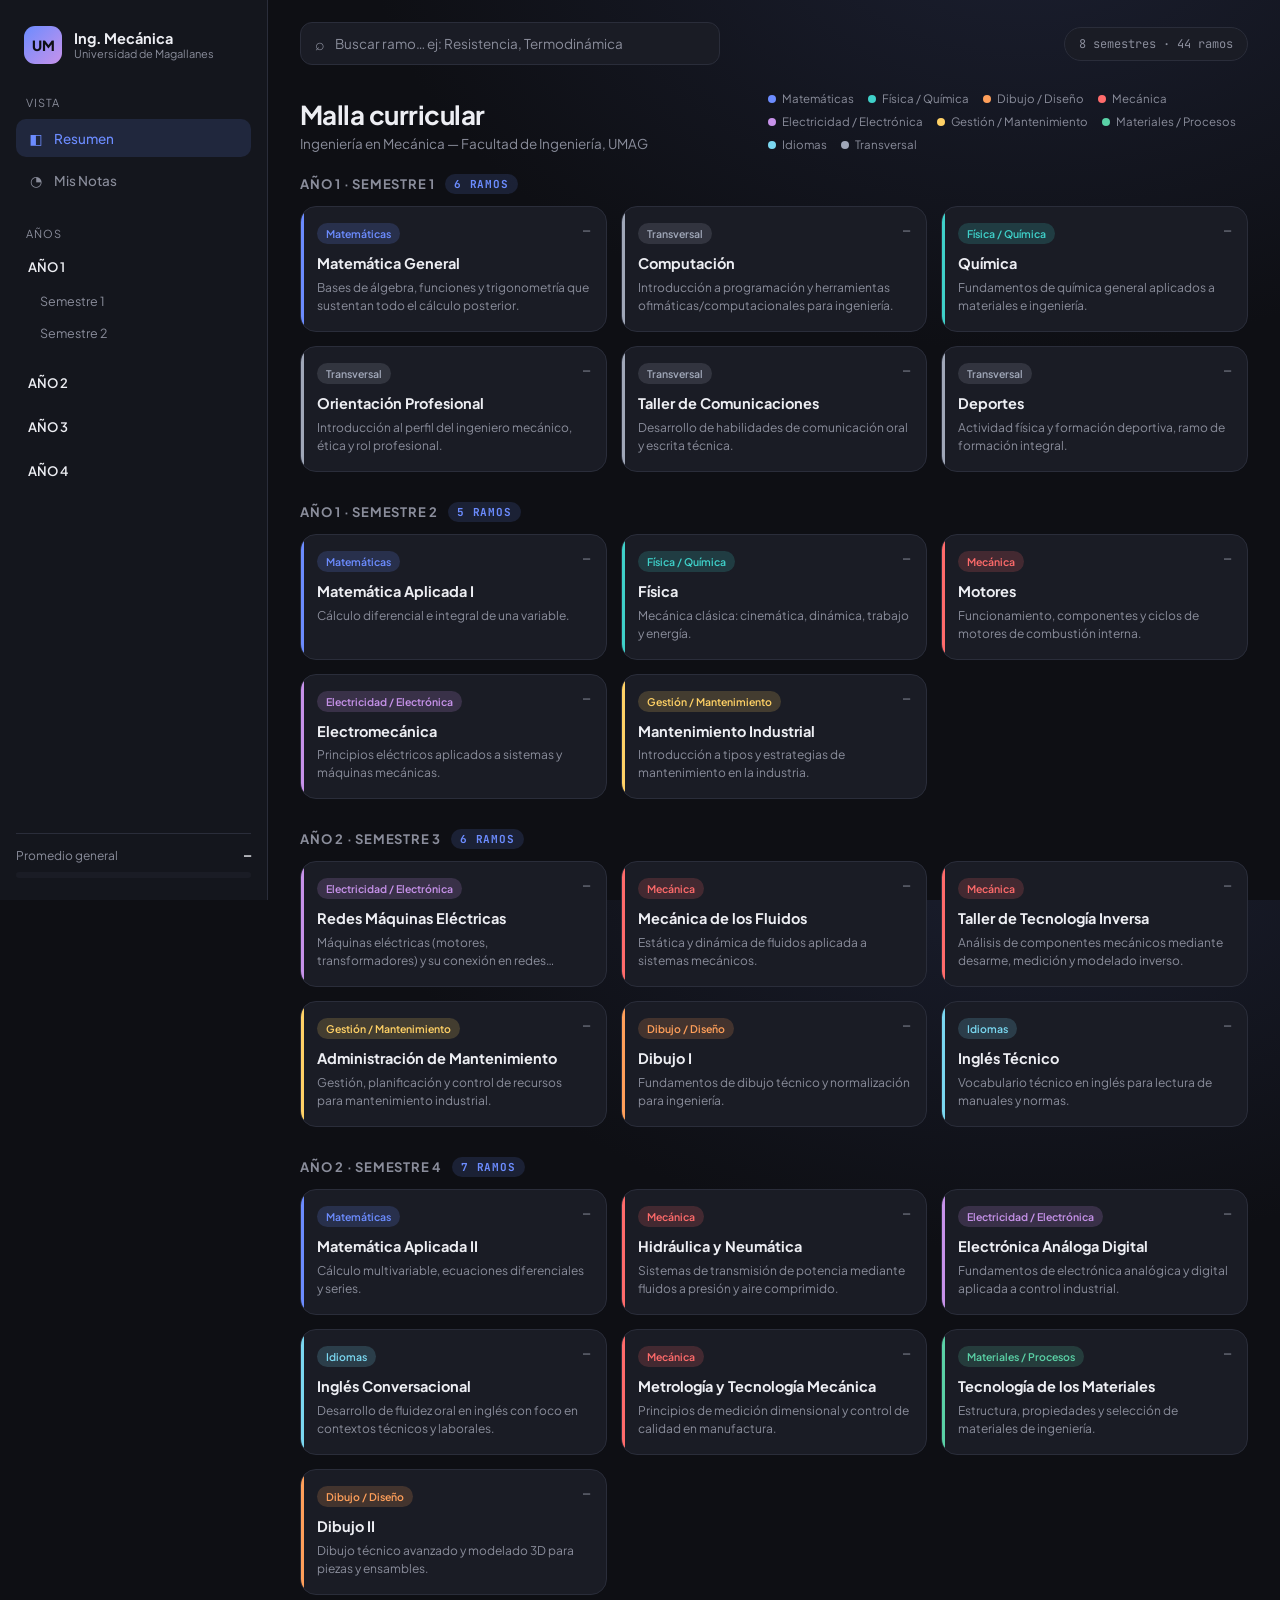
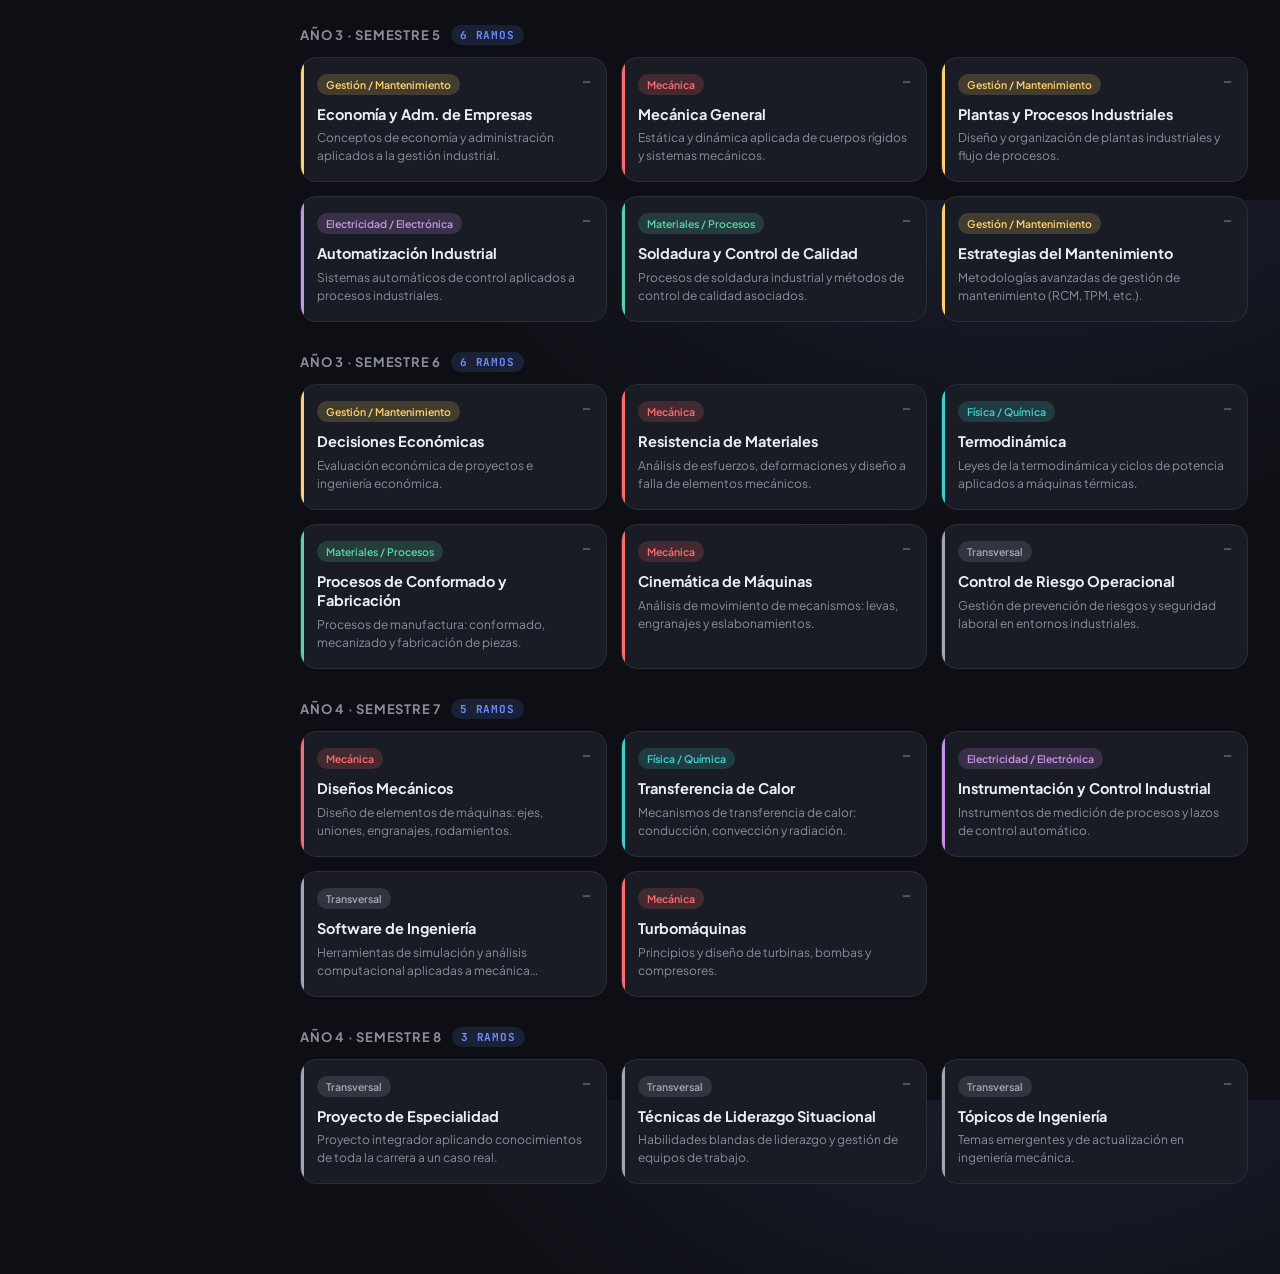
==== index.html @ 6e2dd8ad "Agregar ponderacion por evaluacion y promedio ponderado en Mis Notas" ====
<!DOCTYPE html>
<html lang="es">
<head>
<meta charset="UTF-8">
<meta name="viewport" content="width=device-width, initial-scale=1.0">
<title>UMAG · Ingeniería Mecánica — Dashboard de Estudio</title>
<link rel="preconnect" href="https://fonts.googleapis.com">
<link href="https://fonts.googleapis.com/css2?family=Plus+Jakarta+Sans:wght@400;500;600;700;800&family=JetBrains+Mono:wght@400;500&display=swap" rel="stylesheet">
<link rel="stylesheet" href="style.css">
</head>
<body>

<div class="app">

  <!-- SIDEBAR -->
  <aside class="sidebar">
    <div class="brand">
      <div class="brand-mark">UM</div>
      <div class="brand-text">
        <span class="brand-title">Ing. Mecánica</span>
        <span class="brand-sub">Universidad de Magallanes</span>
      </div>
    </div>

    <nav class="nav">
      <span class="nav-label">Vista</span>
      <button class="nav-item active" data-view="overview">
        <span class="nav-ico">◧</span> Resumen
      </button>
      <button class="nav-item" data-view="grades">
        <span class="nav-ico">◔</span> Mis Notas
      </button>
    </nav>

    <nav class="nav years-nav" id="yearsNav">
      <span class="nav-label">Años</span>
      <!-- generado por JS -->
    </nav>

    <div class="sidebar-footer">
      <div class="progress-mini">
        <div class="progress-mini-top">
          <span>Promedio general</span>
          <strong id="globalAvg">—</strong>
        </div>
        <div class="bar"><div class="bar-fill" id="globalAvgBar"></div></div>
      </div>
    </div>
  </aside>

  <!-- MAIN -->
  <main class="main">

    <header class="topbar">
      <div class="search">
        <span class="search-ico">⌕</span>
        <input id="searchInput" type="text" placeholder="Buscar ramo… ej: Resistencia, Termodinámica">
      </div>
      <div class="topbar-right">
        <div class="chip" id="semesterChip">8 semestres · 44 ramos</div>
      </div>
    </header>

    <!-- OVERVIEW VIEW -->
    <section id="view-overview" class="view active">
      <div class="view-head">
        <div>
          <h1>Malla curricular</h1>
          <p class="muted">Ingeniería en Mecánica — Facultad de Ingeniería, UMAG</p>
        </div>
        <div class="legend" id="legend"></div>
      </div>

      <div id="semestersWrap"></div>
    </section>

    <!-- GRADES VIEW -->
    <section id="view-grades" class="view">
      <div class="view-head">
        <div>
          <h1>Mis Notas</h1>
          <p class="muted">Registra tus puntajes por evaluación en cada ramo. Se guardan en este navegador.</p>
        </div>
      </div>
      <div class="grades-grid" id="gradesGrid"></div>
    </section>

  </main>
</div>

<!-- DETAIL PANEL (slide-over) -->
<div class="overlay" id="overlay"></div>
<aside class="panel" id="panel">
  <div class="panel-head">
    <div>
      <div class="panel-tag" id="panelArea"></div>
      <h2 id="panelTitle"></h2>
      <p class="muted" id="panelMeta"></p>
    </div>
    <button class="panel-close" id="panelClose">✕</button>
  </div>

  <div class="panel-tabs">
    <button class="tab active" data-tab="study">Contenido de estudio</button>
    <button class="tab" data-tab="grades">Puntajes</button>
  </div>

  <div class="panel-body">
    <div class="tab-content active" id="tab-study">
      <p class="panel-summary" id="panelSummary"></p>

      <h4>Temas clave <span class="hint">— clic para abrir el detalle completo</span></h4>
      <ul class="topics-list" id="panelTopics"></ul>

      <h4>Tips de estudio</h4>
      <ul class="tips-list" id="panelTips"></ul>
    </div>

    <div class="tab-content" id="tab-grades">
      <div class="grade-add">
        <input type="text" id="evalName" placeholder="Nombre evaluación (ej: Prueba 1, Control 2)">
        <input type="number" id="evalScore" placeholder="Puntaje" step="0.1" min="0" max="100">
        <input type="number" id="evalWeight" placeholder="% ponderación" step="1" min="0" max="100">
        <button id="evalAdd">Agregar</button>
      </div>
      <div class="grade-avg" id="subjectAvgBox">
        <span>Promedio ponderado del ramo</span>
        <strong id="subjectAvg">—</strong>
      </div>
      <div class="weight-total" id="weightTotal"></div>
      <ul class="grade-list" id="gradeList"></ul>
    </div>
  </div>
</aside>

<script src="data.js"></script>
<script src="app.js"></script>
</body>
</html>
---- style.css ----
:root{
  --bg: #0E0F14;
  --bg-soft: #14161D;
  --card: #1A1C25;
  --card-hover: #20222D;
  --border: #2A2D3A;
  --text: #EDEEF3;
  --muted: #8A8D9B;
  --accent: #6C8CFF;
  --accent-soft: rgba(108,140,255,0.14);
  --radius: 16px;
  --font: 'Plus Jakarta Sans', system-ui, sans-serif;
  --mono: 'JetBrains Mono', monospace;
}

*{ box-sizing: border-box; }
html,body{ height:100%; }
body{
  margin:0;
  background: radial-gradient(1200px 800px at 80% -10%, #1b1f30 0%, var(--bg) 55%);
  color: var(--text);
  font-family: var(--font);
  -webkit-font-smoothing: antialiased;
}

.app{ display:flex; min-height:100vh; }

/* ===== SIDEBAR ===== */
.sidebar{
  width: 268px;
  flex-shrink:0;
  background: var(--bg-soft);
  border-right: 1px solid var(--border);
  display:flex;
  flex-direction:column;
  padding: 22px 16px;
  position: sticky;
  top:0;
  height:100vh;
}
.brand{ display:flex; align-items:center; gap:12px; padding: 4px 8px 22px; }
.brand-mark{
  width:38px; height:38px; border-radius:11px;
  background: linear-gradient(135deg, var(--accent), #C792EA);
  display:flex; align-items:center; justify-content:center;
  font-weight:800; font-size:14px; color:#0E0F14;
}
.brand-text{ display:flex; flex-direction:column; line-height:1.25; }
.brand-title{ font-weight:700; font-size:14.5px; }
.brand-sub{ font-size:11px; color:var(--muted); }

.nav{ display:flex; flex-direction:column; gap:4px; margin-bottom:18px; }
.nav-label{
  font-size:11px; text-transform:uppercase; letter-spacing:.08em;
  color: var(--muted); padding: 10px 10px 6px;
}
.nav-item{
  all:unset; cursor:pointer;
  display:flex; align-items:center; gap:10px;
  padding:10px 12px; border-radius:10px;
  font-size:13.5px; color: var(--muted); font-weight:500;
}
.nav-item:hover{ background: var(--card); color: var(--text); }
.nav-item.active{ background: var(--accent-soft); color: var(--accent); }
.nav-ico{ font-size:14px; width:16px; text-align:center; }

.years-nav{ flex:1; overflow-y:auto; }
.year-group{ margin-bottom:6px; }
.year-head{
  all:unset; cursor:pointer; width:100%;
  display:flex; align-items:center; justify-content:space-between;
  padding:9px 12px; border-radius:10px; font-size:13px; font-weight:600;
  color: var(--text);
}
.year-head:hover{ background: var(--card); }
.year-head .chev{ color:var(--muted); transition: transform .15s; font-size:11px; }
.year-group.open .year-head .chev{ transform: rotate(90deg); }
.sem-list{ display:none; flex-direction:column; gap:2px; padding-left: 14px; margin: 2px 0 8px; }
.year-group.open .sem-list{ display:flex; }
.sem-link{
  all:unset; cursor:pointer; font-size:12.5px; color:var(--muted);
  padding:7px 10px; border-radius:8px;
}
.sem-link:hover{ background:var(--card); color:var(--text); }

.sidebar-footer{ padding-top: 14px; border-top:1px solid var(--border); }
.progress-mini-top{ display:flex; justify-content:space-between; font-size:12px; color:var(--muted); margin-bottom:8px; }
.progress-mini-top strong{ color: var(--text); font-family: var(--mono); }
.bar{ height:6px; background: var(--card); border-radius:6px; overflow:hidden; }
.bar-fill{ height:100%; width:0%; background: linear-gradient(90deg, var(--accent), #3FD0C9); transition: width .4s; }

/* ===== MAIN ===== */
.main{ flex:1; min-width:0; padding: 22px 32px 60px; }

.topbar{ display:flex; align-items:center; justify-content:space-between; gap:16px; margin-bottom: 26px; }
.search{
  flex:1; max-width:420px; display:flex; align-items:center; gap:10px;
  background: var(--card); border:1px solid var(--border); border-radius: 12px;
  padding: 10px 14px;
}
.search-ico{ color:var(--muted); }
.search input{
  all:unset; flex:1; color:var(--text); font-size:13.5px;
}
.search input::placeholder{ color: var(--muted); }
.chip{
  background: var(--card); border:1px solid var(--border); color:var(--muted);
  font-size:12px; padding:8px 14px; border-radius:999px; font-family: var(--mono);
}

.view{ display:none; }
.view.active{ display:block; }

.view-head{ display:flex; align-items:flex-end; justify-content:space-between; gap:20px; margin-bottom: 22px; flex-wrap:wrap; }
.view-head h1{ font-size: 26px; margin:0 0 4px; letter-spacing:-0.02em; }
.muted{ color: var(--muted); font-size: 13.5px; margin:0; }

.legend{ display:flex; flex-wrap:wrap; gap:8px 14px; max-width: 480px; }
.legend-item{ display:flex; align-items:center; gap:6px; font-size:11.5px; color:var(--muted); }
.legend-dot{ width:8px; height:8px; border-radius:50%; }

.semester-block{ margin-bottom: 30px; }
.semester-title{
  display:flex; align-items:center; gap:10px;
  font-size: 13px; font-weight:700; text-transform:uppercase; letter-spacing:.06em;
  color: var(--muted); margin: 0 0 12px;
}
.semester-title .badge{
  background: var(--accent-soft); color: var(--accent);
  padding: 3px 9px; border-radius: 999px; font-size:11px; font-family: var(--mono);
}

.cards-grid{
  display:grid; grid-template-columns: repeat(auto-fill, minmax(240px,1fr)); gap: 14px;
}

.subject-card{
  background: var(--card); border:1px solid var(--border); border-radius: var(--radius);
  padding: 16px; cursor:pointer; transition: all .15s ease; position:relative; overflow:hidden;
}
.subject-card::before{
  content:""; position:absolute; left:0; top:0; bottom:0; width:3px;
  background: var(--c, var(--accent));
}
.subject-card:hover{ background: var(--card-hover); transform: translateY(-2px); border-color: var(--c, var(--border)); }
.card-top{ display:flex; justify-content:space-between; align-items:flex-start; margin-bottom:10px; }
.area-pill{
  font-size:10.5px; font-weight:600; padding:4px 9px; border-radius:999px;
  background: color-mix(in srgb, var(--c, var(--accent)) 18%, transparent);
  color: var(--c, var(--accent));
}
.card-score{ font-family: var(--mono); font-size:12px; color: var(--muted); }
.card-score.has-score{ color: #5AD1A6; font-weight:600; }
.subject-card h3{ font-size: 14.5px; margin: 0 0 6px; line-height:1.3; }
.card-summary{ font-size:12px; color: var(--muted); line-height:1.5; margin:0; display:-webkit-box; -webkit-line-clamp:2; -webkit-box-orient:vertical; overflow:hidden; }

/* ===== GRADES VIEW ===== */
.grades-grid{ display:grid; grid-template-columns: repeat(auto-fill, minmax(280px,1fr)); gap:14px; }
.grade-card{
  background: var(--card); border:1px solid var(--border); border-radius: var(--radius); padding:16px; cursor:pointer;
}
.grade-card:hover{ background: var(--card-hover); }
.grade-card h4{ margin:0 0 4px; font-size:13.5px; }
.grade-card .gc-meta{ font-size:11px; color:var(--muted); margin-bottom:10px; }
.grade-card .gc-avg{ font-family: var(--mono); font-size: 22px; font-weight:700; }
.grade-card .gc-avg.empty{ color: var(--muted); font-size:13px; font-weight:500; }
.grade-card .gc-count{ font-size:11px; color: var(--muted); margin-top:4px; }

/* ===== PANEL ===== */
.overlay{
  position:fixed; inset:0; background: rgba(8,9,13,0.6); backdrop-filter: blur(2px);
  opacity:0; pointer-events:none; transition: opacity .2s; z-index:40;
}
.overlay.show{ opacity:1; pointer-events:auto; }

.panel{
  position:fixed; top:0; right:0; height:100vh; width: 420px; max-width: 92vw;
  background: var(--bg-soft); border-left:1px solid var(--border);
  transform: translateX(100%); transition: transform .25s ease; z-index:50;
  display:flex; flex-direction:column;
}
.panel.show{ transform: translateX(0); }

.panel-head{ display:flex; justify-content:space-between; align-items:flex-start; padding: 22px 22px 0; }
.panel-tag{
  display:inline-block; font-size:11px; font-weight:600; padding:4px 10px; border-radius:999px;
  background: var(--accent-soft); color: var(--accent); margin-bottom:10px;
}
.panel-head h2{ font-size:19px; margin:0 0 6px; }
.panel-close{
  all:unset; cursor:pointer; color: var(--muted); font-size:16px; padding:6px;
}
.panel-close:hover{ color: var(--text); }

.panel-tabs{ display:flex; gap:4px; padding: 16px 22px 0; border-bottom:1px solid var(--border); }
.tab{
  all:unset; cursor:pointer; font-size:12.5px; font-weight:600; color:var(--muted);
  padding: 10px 14px; border-bottom: 2px solid transparent;
}
.tab.active{ color: var(--text); border-bottom-color: var(--accent); }

.panel-body{ flex:1; overflow-y:auto; padding: 18px 22px 30px; }
.panel-summary{ font-size:13.5px; line-height:1.6; color: var(--text); }
.panel-body h4{ font-size:11.5px; text-transform:uppercase; letter-spacing:.06em; color:var(--muted); margin: 20px 0 10px; display:flex; align-items:baseline; gap:8px; }
.panel-body h4 .hint{ text-transform:none; letter-spacing:0; font-size:11px; color: #5A5D6E; }
.topics-list, .tips-list{ list-style:none; margin:0; padding:0; display:flex; flex-direction:column; gap:8px; }
.topics-list li{ padding:0; }
.topics-list a{
  all:unset; cursor:pointer; display:flex; align-items:center; justify-content:space-between; gap:10px;
  font-size:13px; padding: 11px 14px; background: var(--card); border-radius:10px; border:1px solid var(--border);
  transition: all .15s ease;
}
.topics-list a:hover{ background: var(--card-hover); border-color: var(--accent); color: var(--text); }
.topics-list a .topic-arrow{ color: var(--accent); font-size:14px; flex-shrink:0; }
.tips-list li{
  font-size:13px; padding: 9px 12px; background: var(--accent-soft); border-radius:10px; color: #C9D4FF;
  border-left: 3px solid var(--accent);
}

.formula-list{ list-style:none; margin:0; padding:0; display:flex; flex-direction:column; gap:7px; }
.formula-list li{
  font-family: var(--mono); font-size:12.5px; color: #5AD1A6;
  background: rgba(90,209,166,0.08); border:1px solid rgba(90,209,166,0.25);
  padding: 9px 12px; border-radius:10px;
}

.tab-content{ display:none; }
.tab-content.active{ display:block; }

.grade-add{ display:flex; gap:8px; margin-bottom:14px; }
.grade-add input{
  background: var(--card); border:1px solid var(--border); border-radius:10px; color: var(--text);
  padding: 9px 10px; font-size:12.5px; font-family: var(--font);
}
#evalName{ flex:1.6; }
#evalScore{ flex:0.7; min-width:0; }
#evalWeight{ flex:0.7; min-width:0; }
.grade-add button{
  all:unset; cursor:pointer; background: var(--accent); color:#0E0F14; font-weight:700;
  font-size:12.5px; padding: 9px 14px; border-radius:10px;
}
.grade-add button:hover{ filter:brightness(1.08); }

.grade-avg{
  display:flex; justify-content:space-between; align-items:center;
  background: var(--card); border:1px solid var(--border); border-radius:12px; padding:12px 14px; margin-bottom:8px;
}
.grade-avg span{ font-size:12.5px; color:var(--muted); }
.grade-avg strong{ font-family: var(--mono); font-size:18px; }

.weight-total{ font-size:11.5px; color: var(--muted); margin: 0 2px 14px; text-align:right; }
.weight-total.warn{ color: #FF9F5A; }
.weight-total.ok{ color: #5AD1A6; }

.grade-list{ list-style:none; margin:0; padding:0; display:flex; flex-direction:column; gap:8px; }
.grade-row{
  display:flex; justify-content:space-between; align-items:center;
  background: var(--card); border:1px solid var(--border); border-radius:10px; padding:10px 12px;
}
.grade-row .gr-name{ font-size:13px; }
.grade-row .gr-right{ display:flex; align-items:center; gap:10px; }
.grade-row .gr-weight{
  font-family: var(--mono); font-size:11.5px; color: var(--accent);
  background: var(--accent-soft); padding: 3px 8px; border-radius: 999px;
}
.grade-row .gr-score{ font-family:var(--mono); font-weight:700; font-size:13.5px; }
.grade-row .gr-del{ all:unset; cursor:pointer; color: var(--muted); font-size:13px; }
.grade-row .gr-del:hover{ color:#FF6B6B; }
.grade-empty{ color: var(--muted); font-size:12.5px; padding: 10px 2px; }

@media (max-width: 900px){
  .sidebar{ display:none; }
  .main{ padding: 18px 16px 50px; }
}

/* ===== TOPIC DETAIL PAGE ===== */
.topic-page{ max-width: 760px; margin: 0 auto; padding: 36px 24px 80px; }
.topic-back{
  all:unset; cursor:pointer; display:inline-flex; align-items:center; gap:6px;
  color: var(--muted); font-size:13px; margin-bottom:22px;
}
.topic-back:hover{ color: var(--text); }
.topic-breadcrumb{ font-size:12.5px; color: var(--muted); margin-bottom:10px; }
.topic-breadcrumb .area-pill{ margin-right:8px; }
.topic-title{ font-size:26px; margin:0 0 8px; letter-spacing:-0.02em; line-height:1.25; }
.topic-subject{ color: var(--muted); font-size:13.5px; margin: 0 0 28px; }

.topic-section{ margin-bottom: 30px; }
.topic-section h3{
  font-size:12px; text-transform:uppercase; letter-spacing:.07em; color: var(--muted); margin: 0 0 14px;
}
.topic-points{ list-style:none; margin:0; padding:0; display:flex; flex-direction:column; gap:10px; }
.topic-points li{
  font-size:14px; line-height:1.65; color: var(--text);
  padding: 12px 16px; background: var(--card); border:1px solid var(--border); border-radius:12px;
}
.topic-diagram{
  background: var(--card); border:1px solid var(--border); border-radius: var(--radius);
  padding: 20px; display:flex; justify-content:center; margin-bottom: 30px;
}
.topic-diagram svg{ max-width:100%; height:auto; }
.topic-empty{ color: var(--muted); font-size:13.5px; line-height:1.6; }
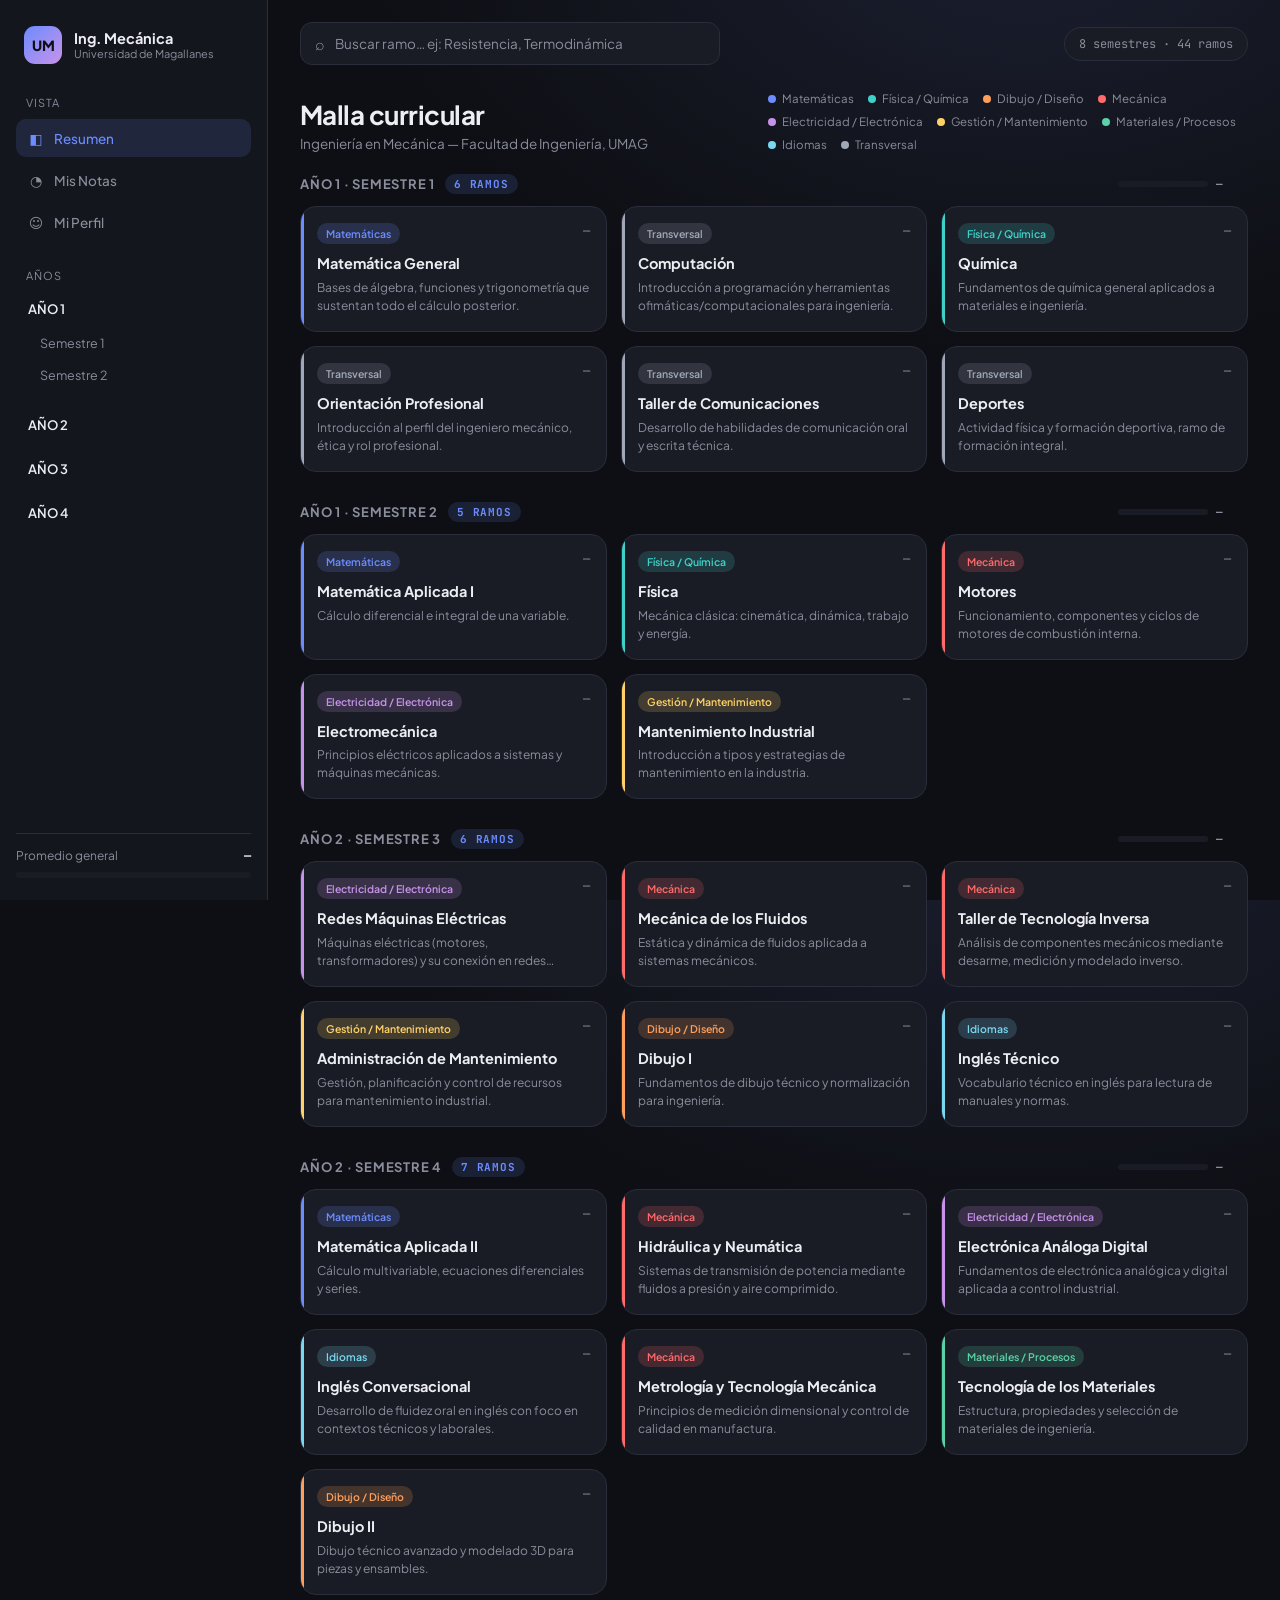
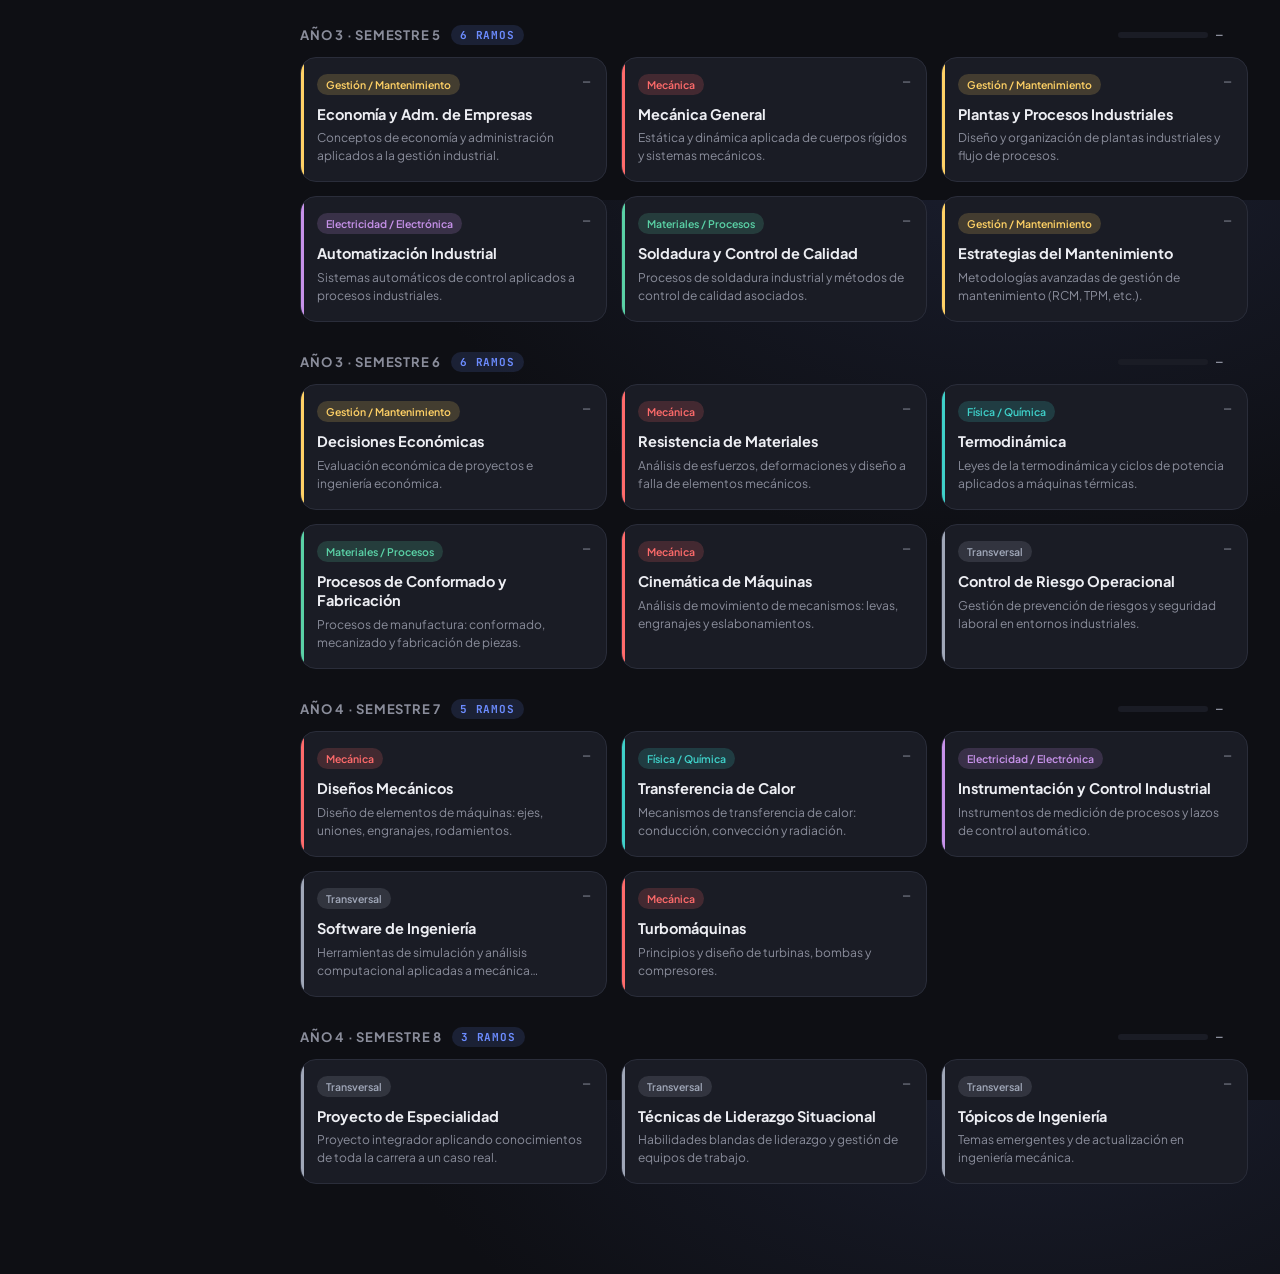
==== commit 3a895103: "Agregar nota minima de aprobacion, barra de avance por semestre, login/perfil local y contenido deta" ====
--- a/index.html
+++ b/index.html
@@ -30,6 +30,9 @@
       <button class="nav-item" data-view="grades">
         <span class="nav-ico">◔</span> Mis Notas
       </button>
+      <button class="nav-item" data-view="profile">
+        <span class="nav-ico">☺</span> Mi Perfil
+      </button>
     </nav>
 
     <nav class="nav years-nav" id="yearsNav">
@@ -83,6 +86,75 @@
         </div>
       </div>
       <div class="grades-grid" id="gradesGrid"></div>
+    </section>
+
+    <!-- PROFILE VIEW -->
+    <section id="view-profile" class="view">
+      <div class="view-head">
+        <div>
+          <h1>Mi Perfil</h1>
+          <p class="muted">Inicia sesión para personalizar tu sesión. Tus datos se guardan solo en este navegador (no hay servidor).</p>
+        </div>
+      </div>
+
+      <!-- Logged out: login / register -->
+      <div id="authBox" class="auth-box">
+        <div class="auth-tabs">
+          <button class="auth-tab active" data-auth-tab="login">Iniciar sesión</button>
+          <button class="auth-tab" data-auth-tab="register">Crear cuenta</button>
+        </div>
+
+        <form id="loginForm" class="auth-form active">
+          <label>Correo</label>
+          <input type="email" id="loginEmail" placeholder="tucorreo@ejemplo.com" required>
+          <label>Clave</label>
+          <input type="password" id="loginPassword" placeholder="••••••••" required>
+          <button type="submit">Iniciar sesión</button>
+          <p class="auth-error" id="loginError"></p>
+        </form>
+
+        <form id="registerForm" class="auth-form">
+          <label>Nombre</label>
+          <input type="text" id="regName" placeholder="Tu nombre" required>
+          <label>Correo</label>
+          <input type="email" id="regEmail" placeholder="tucorreo@ejemplo.com" required>
+          <label>Clave</label>
+          <input type="password" id="regPassword" placeholder="Mínimo 4 caracteres" required>
+          <button type="submit">Crear cuenta</button>
+          <p class="auth-error" id="registerError"></p>
+        </form>
+
+        <p class="auth-note">⚠️ Este sitio es estático (GitHub Pages), no tiene servidor ni base de datos. Tu cuenta y clave se guardan únicamente en el almacenamiento local de este navegador — no es un sistema de autenticación seguro ni sincronizado entre dispositivos.</p>
+      </div>
+
+      <!-- Logged in: profile settings -->
+      <div id="profileBox" class="profile-box" style="display:none">
+        <div class="profile-card">
+          <div class="profile-avatar" id="profileAvatar">U</div>
+          <div>
+            <h2 id="profileName">—</h2>
+            <p class="muted" id="profileEmail">—</p>
+          </div>
+        </div>
+
+        <form id="profileForm" class="auth-form">
+          <label>Nombre</label>
+          <input type="text" id="profileNameInput">
+          <label>Carrera</label>
+          <input type="text" id="profileCareerInput" value="Ingeniería en Mecánica — UMAG">
+          <label>Año actual</label>
+          <select id="profileYearInput">
+            <option value="1">Año 1</option>
+            <option value="2">Año 2</option>
+            <option value="3">Año 3</option>
+            <option value="4">Año 4</option>
+          </select>
+          <button type="submit">Guardar cambios</button>
+          <p class="auth-error ok" id="profileSaved"></p>
+        </form>
+
+        <button class="logout-btn" id="logoutBtn">Cerrar sesión</button>
+      </div>
     </section>
 
   </main>
@@ -123,10 +195,15 @@
         <input type="number" id="evalWeight" placeholder="% ponderación" step="1" min="0" max="100">
         <button id="evalAdd">Agregar</button>
       </div>
+      <div class="passmin-row">
+        <span>Nota mínima para aprobar</span>
+        <input type="number" id="passMinInput" placeholder="ej: 60" step="0.1" min="0" max="100">
+      </div>
       <div class="grade-avg" id="subjectAvgBox">
         <span>Promedio ponderado del ramo</span>
         <strong id="subjectAvg">—</strong>
       </div>
+      <div class="pass-status" id="passStatus" style="display:none"></div>
       <div class="weight-total" id="weightTotal"></div>
       <ul class="grade-list" id="gradeList"></ul>
     </div>
@@ -134,6 +211,7 @@
 </aside>
 
 <script src="data.js"></script>
+<script src="auth.js"></script>
 <script src="app.js"></script>
 </body>
 </html>
--- a/style.css
+++ b/style.css
@@ -123,12 +123,15 @@
 .semester-title{
   display:flex; align-items:center; gap:10px;
   font-size: 13px; font-weight:700; text-transform:uppercase; letter-spacing:.06em;
-  color: var(--muted); margin: 0 0 12px;
+  color: var(--muted); margin: 0 0 12px; flex-wrap: wrap;
 }
 .semester-title .badge{
   background: var(--accent-soft); color: var(--accent);
   padding: 3px 9px; border-radius: 999px; font-size:11px; font-family: var(--mono);
 }
+.semester-progress{ display:flex; align-items:center; gap:8px; margin-left:auto; }
+.semester-progress .bar{ width:90px; height:6px; }
+.semester-progress .sp-label{ font-family: var(--mono); font-size:11px; color: var(--muted); min-width:32px; }
 
 .cards-grid{
   display:grid; grid-template-columns: repeat(auto-fill, minmax(240px,1fr)); gap: 14px;
@@ -268,6 +271,62 @@
 .grade-row .gr-del:hover{ color:#FF6B6B; }
 .grade-empty{ color: var(--muted); font-size:12.5px; padding: 10px 2px; }
 
+.passmin-row{
+  display:flex; justify-content:space-between; align-items:center; gap:10px;
+  margin-bottom: 10px;
+}
+.passmin-row span{ font-size:12.5px; color: var(--muted); }
+.passmin-row input{
+  width: 90px; background: var(--card); border:1px solid var(--border); border-radius:8px; color: var(--text);
+  padding: 7px 10px; font-size:12.5px; font-family: var(--mono); text-align:right;
+}
+
+.pass-status{
+  text-align:center; font-size:12.5px; font-weight:700; padding: 9px 12px;
+  border-radius:10px; margin-bottom:14px;
+}
+.pass-status.pass{ background: rgba(90,209,166,0.12); color:#5AD1A6; border:1px solid rgba(90,209,166,0.3); }
+.pass-status.fail{ background: rgba(255,107,107,0.12); color:#FF6B6B; border:1px solid rgba(255,107,107,0.3); }
+
+/* ===== AUTH / PROFILE ===== */
+.auth-box, .profile-box{ max-width: 420px; }
+.auth-tabs{ display:flex; gap:6px; margin-bottom:18px; background: var(--card); border:1px solid var(--border); border-radius:12px; padding:4px; }
+.auth-tab{
+  all:unset; cursor:pointer; flex:1; text-align:center; font-size:13px; font-weight:600; color:var(--muted);
+  padding: 9px 0; border-radius:9px;
+}
+.auth-tab.active{ background: var(--accent); color:#0E0F14; }
+
+.auth-form{ display:none; flex-direction:column; gap:6px; }
+.auth-form.active{ display:flex; }
+.auth-form label{ font-size:11.5px; color: var(--muted); margin-top:8px; }
+.auth-form input, .auth-form select{
+  background: var(--card); border:1px solid var(--border); border-radius:10px; color: var(--text);
+  padding: 10px 12px; font-size:13px; font-family: var(--font);
+}
+.auth-form button{
+  all:unset; cursor:pointer; margin-top:16px; text-align:center; background: var(--accent); color:#0E0F14;
+  font-weight:700; font-size:13px; padding: 11px 14px; border-radius:10px;
+}
+.auth-form button:hover{ filter:brightness(1.08); }
+.auth-error{ font-size:12px; color:#FF6B6B; min-height:16px; margin: 8px 0 0; }
+.auth-error.ok{ color:#5AD1A6; }
+.auth-note{ font-size:11.5px; color: var(--muted); line-height:1.6; margin-top:22px; padding:12px 14px; background: var(--card); border:1px solid var(--border); border-radius:10px; }
+
+.profile-card{ display:flex; align-items:center; gap:14px; margin-bottom:24px; }
+.profile-avatar{
+  width:56px; height:56px; border-radius:50%; flex-shrink:0;
+  background: linear-gradient(135deg, var(--accent), #C792EA);
+  display:flex; align-items:center; justify-content:center; font-weight:800; font-size:20px; color:#0E0F14;
+}
+.profile-card h2{ margin:0 0 2px; font-size:17px; }
+.logout-btn{
+  all:unset; cursor:pointer; margin-top:18px; text-align:center; display:block; width:100%;
+  font-size:12.5px; font-weight:600; color: #FF6B6B; padding: 10px 14px; border-radius:10px;
+  border: 1px solid rgba(255,107,107,0.3); background: rgba(255,107,107,0.08);
+}
+.logout-btn:hover{ background: rgba(255,107,107,0.16); }
+
 @media (max-width: 900px){
   .sidebar{ display:none; }
   .main{ padding: 18px 16px 50px; }
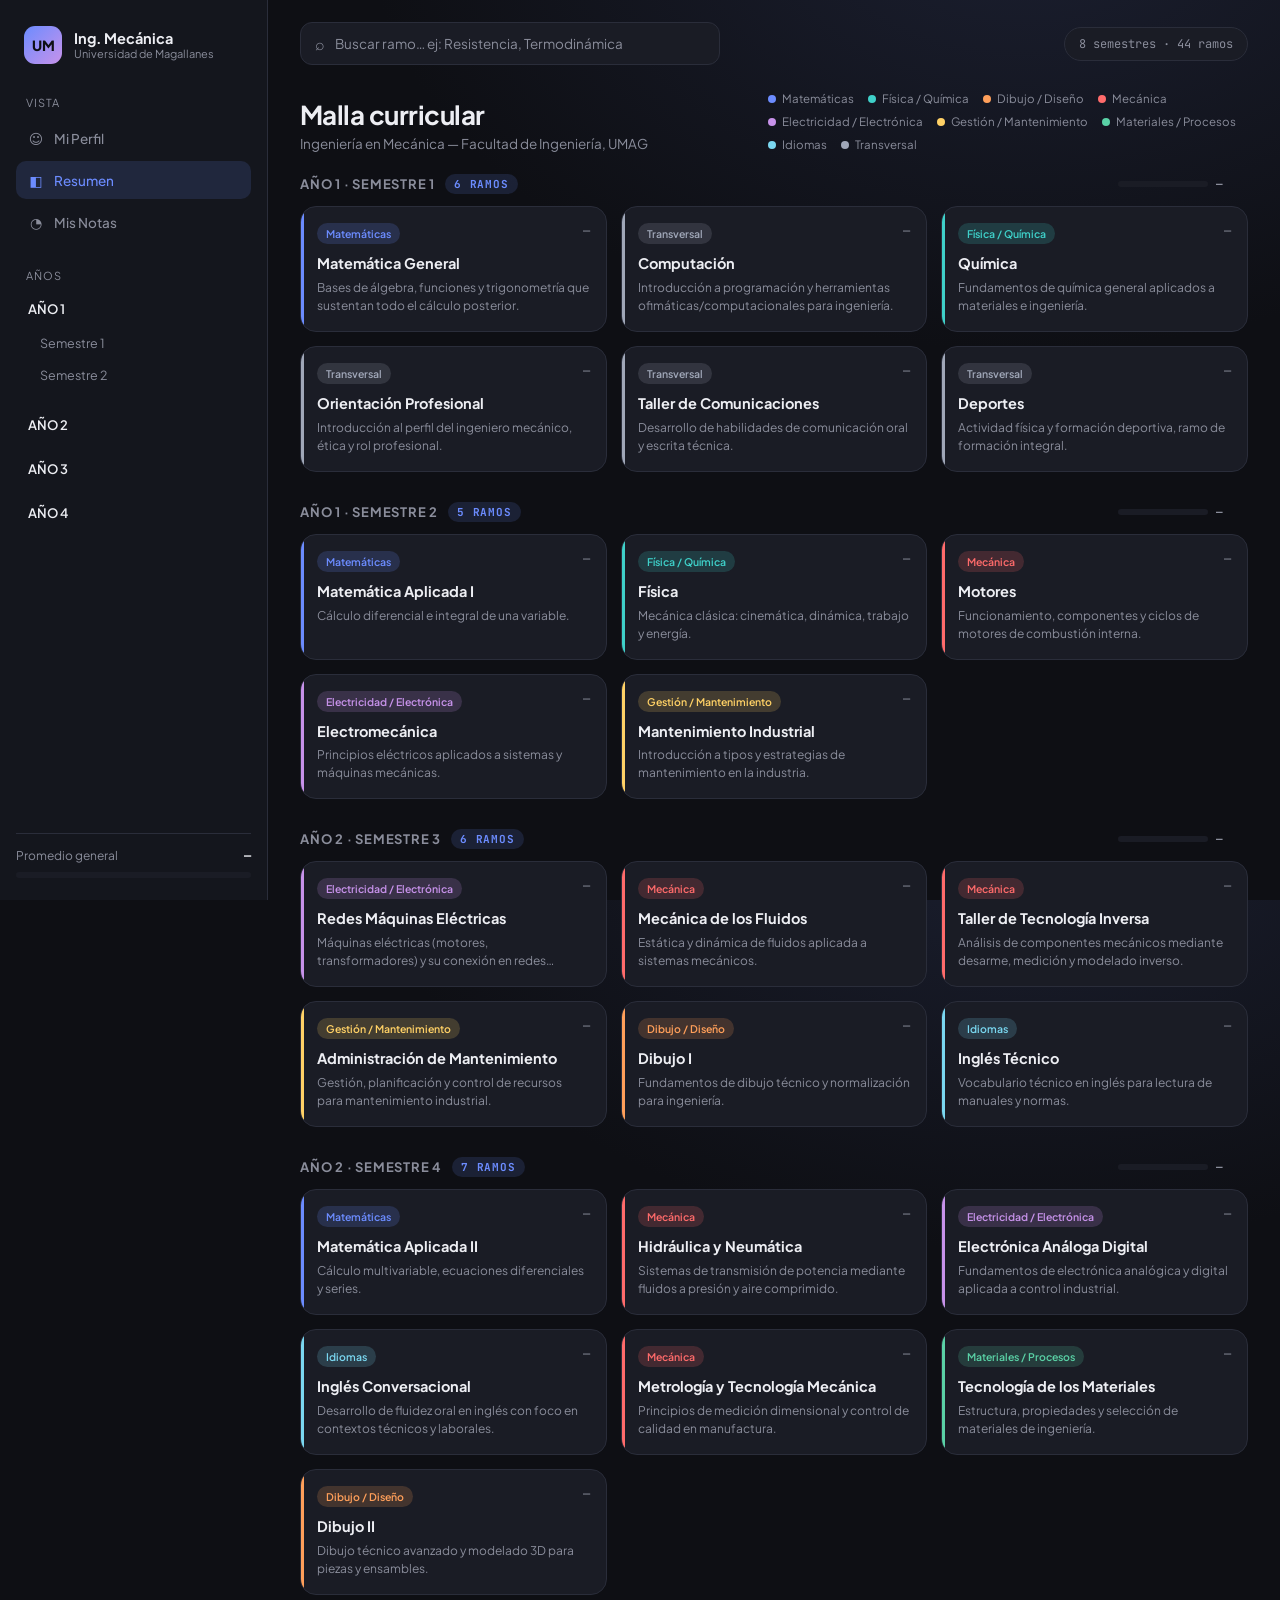
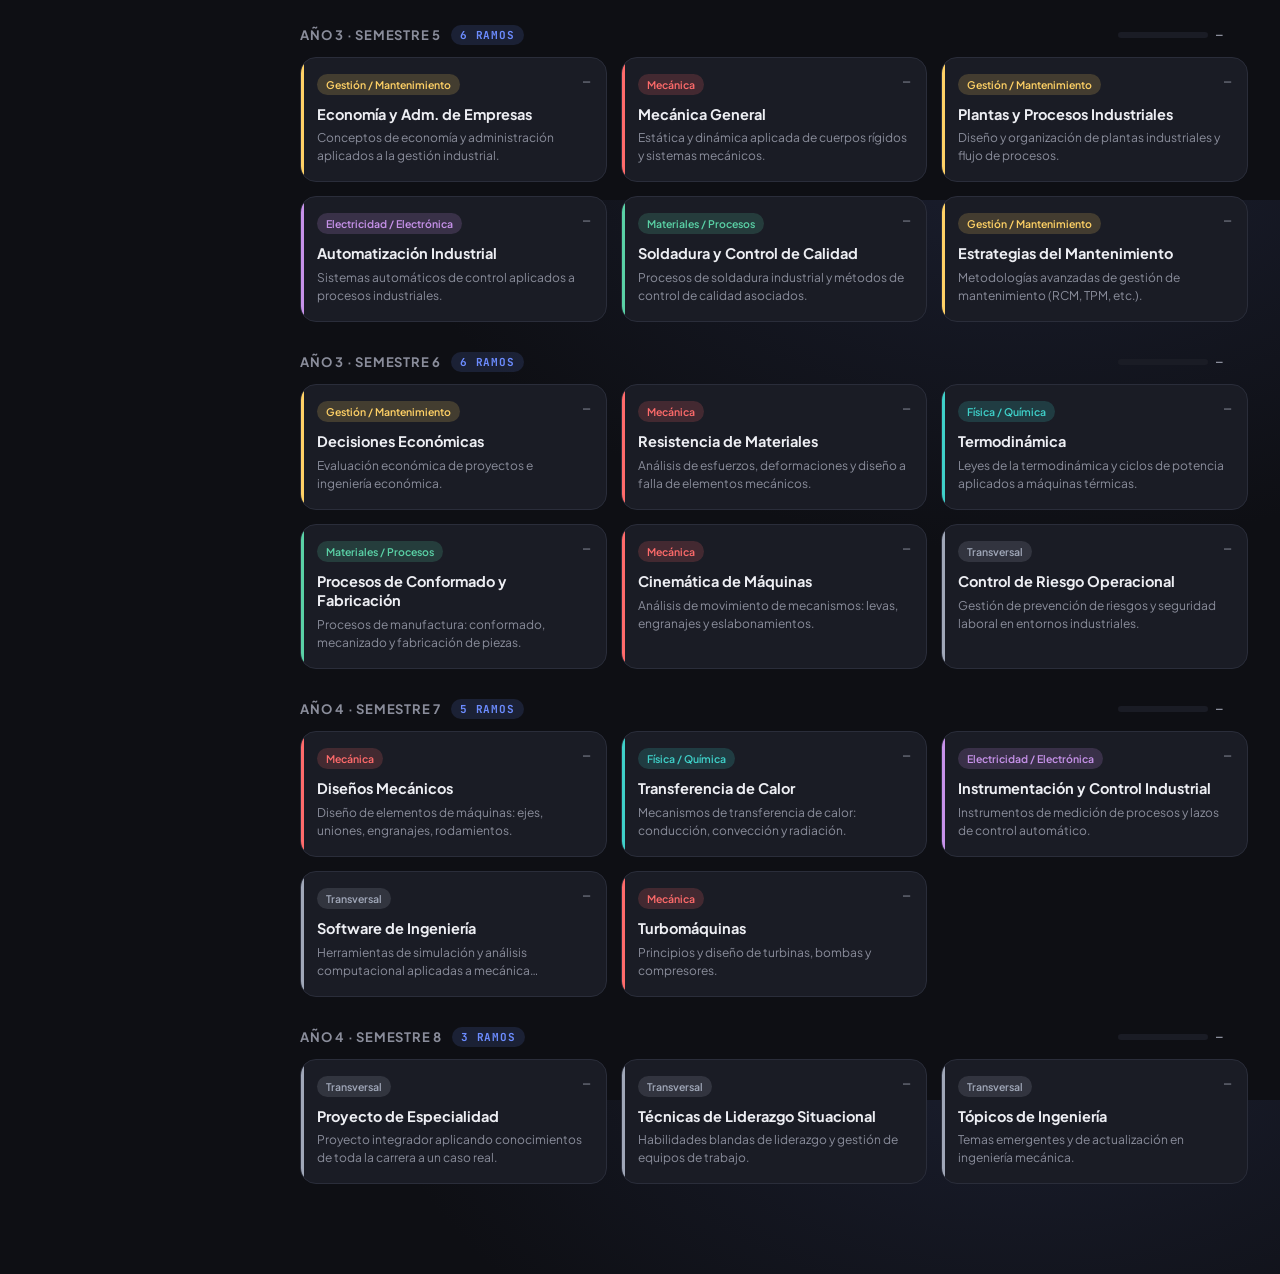
==== commit 52df91c8: "Mover Mi Perfil al primer lugar en el menu de vista" ====
--- a/index.html
+++ b/index.html
@@ -24,14 +24,14 @@
 
     <nav class="nav">
       <span class="nav-label">Vista</span>
+      <button class="nav-item" data-view="profile">
+        <span class="nav-ico">☺</span> Mi Perfil
+      </button>
       <button class="nav-item active" data-view="overview">
         <span class="nav-ico">◧</span> Resumen
       </button>
       <button class="nav-item" data-view="grades">
         <span class="nav-ico">◔</span> Mis Notas
-      </button>
-      <button class="nav-item" data-view="profile">
-        <span class="nav-ico">☺</span> Mi Perfil
       </button>
     </nav>
 
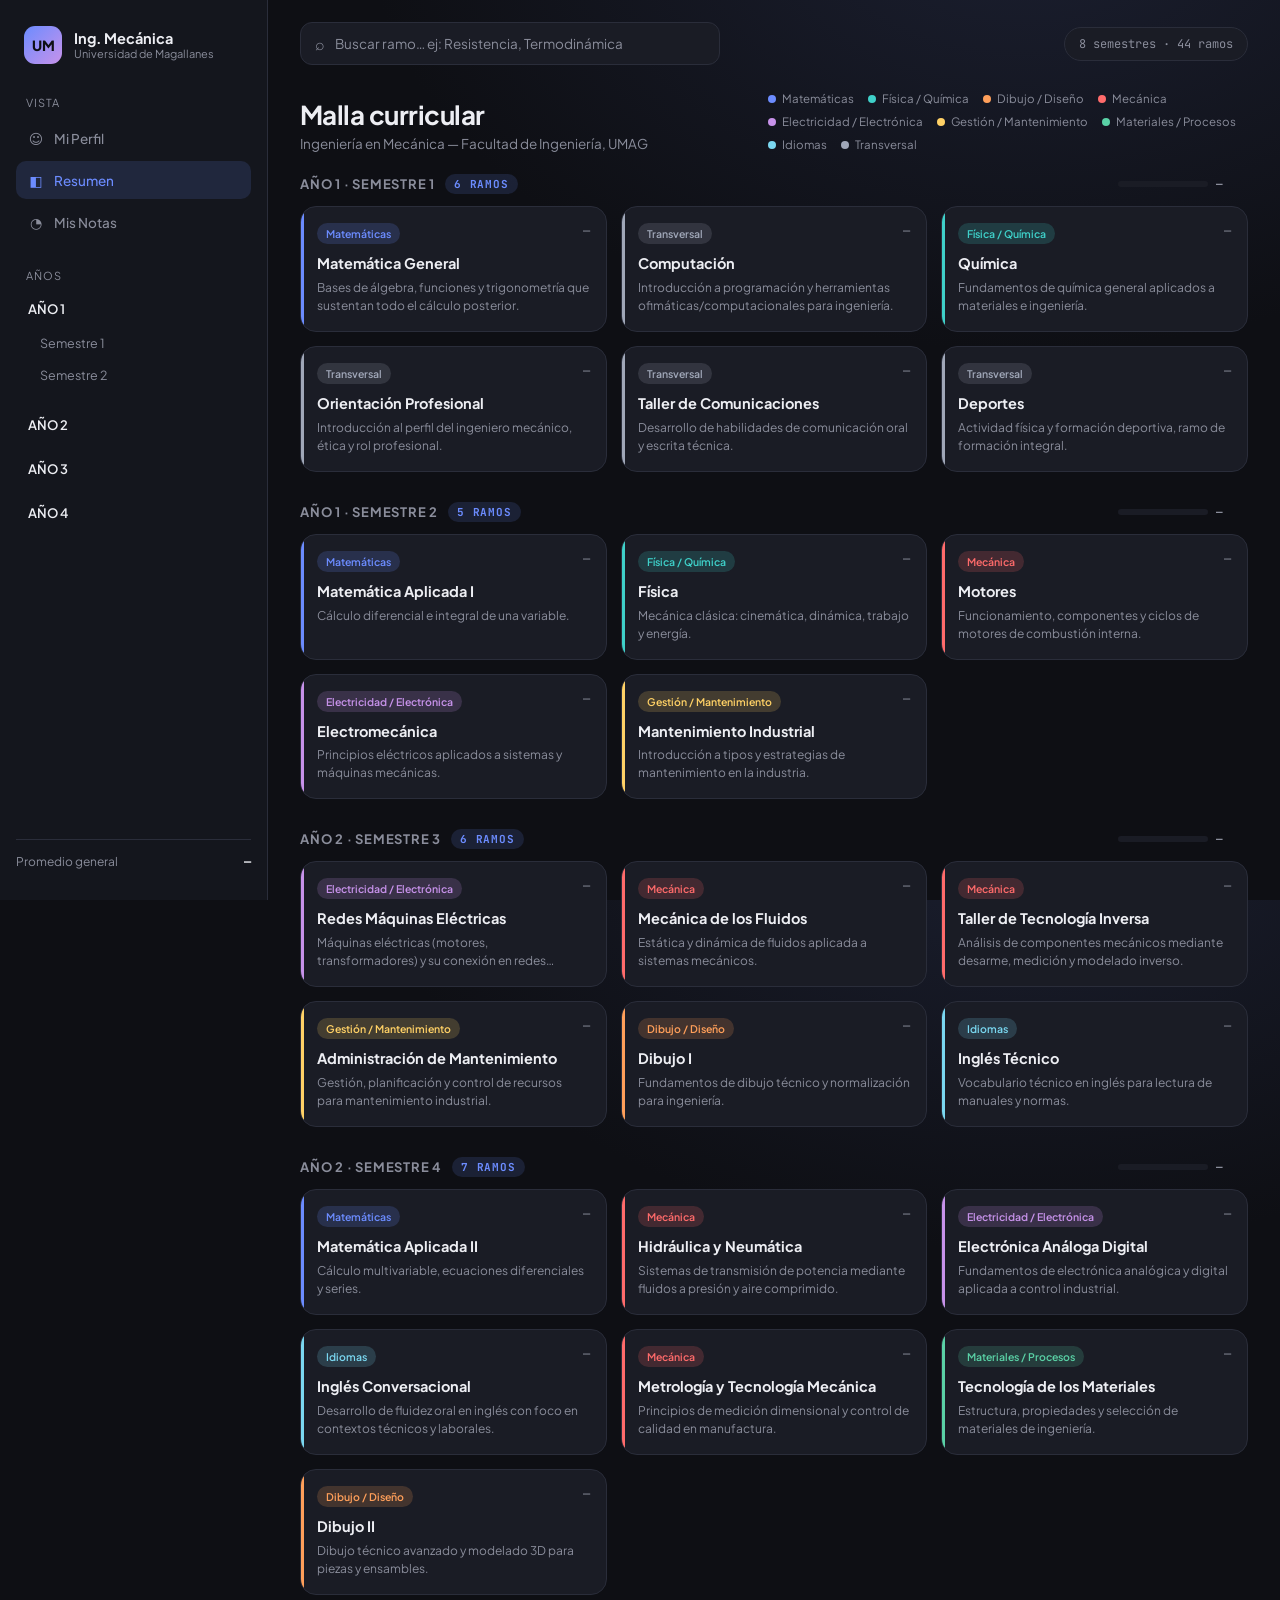
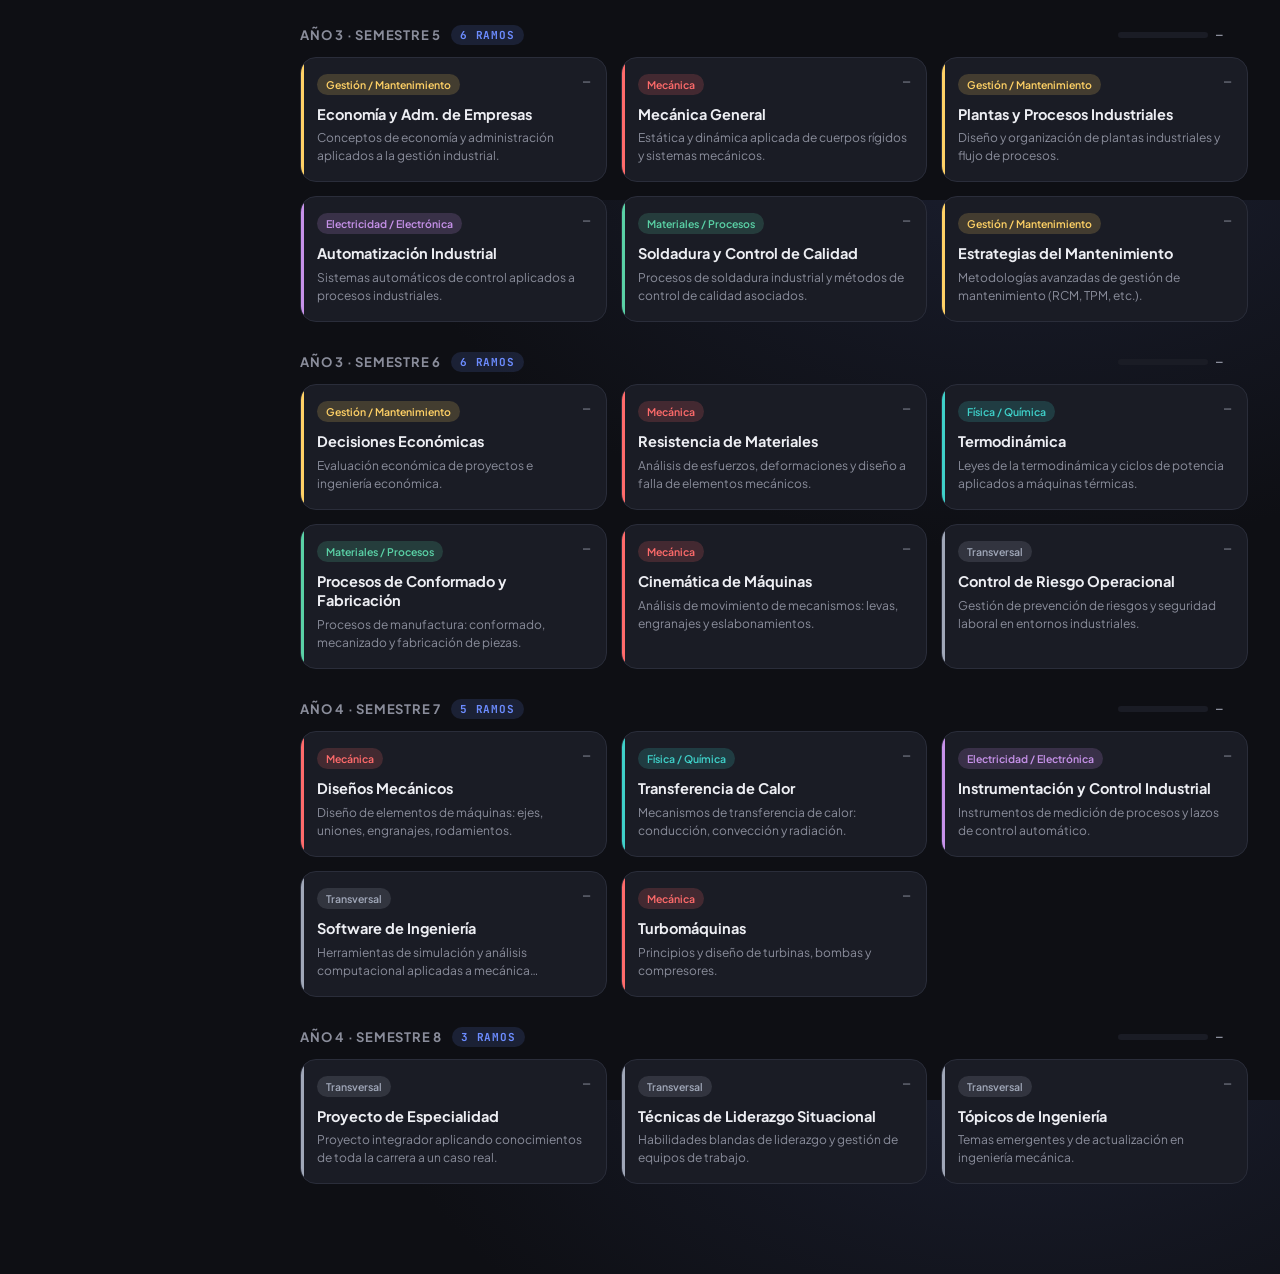
==== commit 455f16a9: "Quitar barra de promedio general en sidebar y agrupar Mis Notas por semestre" ====
--- a/index.html
+++ b/index.html
@@ -46,7 +46,6 @@
           <span>Promedio general</span>
           <strong id="globalAvg">—</strong>
         </div>
-        <div class="bar"><div class="bar-fill" id="globalAvgBar"></div></div>
       </div>
     </div>
   </aside>
@@ -85,7 +84,7 @@
           <p class="muted">Registra tus puntajes por evaluación en cada ramo. Se guardan en este navegador.</p>
         </div>
       </div>
-      <div class="grades-grid" id="gradesGrid"></div>
+      <div id="gradesWrap"></div>
     </section>
 
     <!-- PROFILE VIEW -->
@@ -130,16 +129,22 @@
       <!-- Logged in: profile settings -->
       <div id="profileBox" class="profile-box" style="display:none">
         <div class="profile-card">
-          <div class="profile-avatar" id="profileAvatar">U</div>
+          <label class="profile-avatar-wrap" for="profilePhotoInput">
+            <div class="profile-avatar" id="profileAvatar">U</div>
+            <span class="profile-avatar-edit">Cambiar foto</span>
+          </label>
+          <input type="file" id="profilePhotoInput" accept="image/*" hidden>
           <div>
             <h2 id="profileName">—</h2>
             <p class="muted" id="profileEmail">—</p>
           </div>
         </div>
 
-        <form id="profileForm" class="auth-form">
+        <form id="profileForm" class="auth-form active">
           <label>Nombre</label>
           <input type="text" id="profileNameInput">
+          <label>Fecha de nacimiento</label>
+          <input type="date" id="profileBirthdateInput">
           <label>Carrera</label>
           <input type="text" id="profileCareerInput" value="Ingeniería en Mecánica — UMAG">
           <label>Año actual</label>
@@ -149,9 +154,20 @@
             <option value="3">Año 3</option>
             <option value="4">Año 4</option>
           </select>
+
+          <h3 class="profile-section-title">Redes sociales</h3>
+          <label>Instagram</label>
+          <input type="text" id="profileInstagramInput" placeholder="@usuario o link">
+          <label>TikTok</label>
+          <input type="text" id="profileTiktokInput" placeholder="@usuario o link">
+          <label>LinkedIn</label>
+          <input type="text" id="profileLinkedinInput" placeholder="Link a tu perfil">
+
           <button type="submit">Guardar cambios</button>
           <p class="auth-error ok" id="profileSaved"></p>
         </form>
+
+        <div class="profile-socials" id="profileSocials"></div>
 
         <button class="logout-btn" id="logoutBtn">Cerrar sesión</button>
       </div>
--- a/style.css
+++ b/style.css
@@ -314,12 +314,30 @@
 .auth-note{ font-size:11.5px; color: var(--muted); line-height:1.6; margin-top:22px; padding:12px 14px; background: var(--card); border:1px solid var(--border); border-radius:10px; }
 
 .profile-card{ display:flex; align-items:center; gap:14px; margin-bottom:24px; }
+.profile-avatar-wrap{ position:relative; cursor:pointer; flex-shrink:0; display:block; border-radius:50%; }
 .profile-avatar{
-  width:56px; height:56px; border-radius:50%; flex-shrink:0;
+  width:56px; height:56px; border-radius:50%; flex-shrink:0; overflow:hidden;
   background: linear-gradient(135deg, var(--accent), #C792EA);
   display:flex; align-items:center; justify-content:center; font-weight:800; font-size:20px; color:#0E0F14;
 }
+.profile-avatar img{ width:100%; height:100%; object-fit:cover; }
+.profile-avatar-edit{
+  position:absolute; inset:0; border-radius:50%; display:flex; align-items:center; justify-content:center;
+  background: rgba(14,15,20,0.75); color:#fff; font-size:8.5px; font-weight:600; text-align:center; line-height:1.2;
+  opacity:0; transition: opacity .15s;
+}
+.profile-avatar-wrap:hover .profile-avatar-edit{ opacity:1; }
 .profile-card h2{ margin:0 0 2px; font-size:17px; }
+.profile-section-title{
+  font-size:11.5px; text-transform:uppercase; letter-spacing:.06em; color: var(--muted);
+  margin: 22px 0 0; padding-top:14px; border-top:1px solid var(--border);
+}
+.profile-socials{ display:flex; gap:8px; margin-top:18px; flex-wrap:wrap; }
+.profile-socials a{
+  all:unset; cursor:pointer; font-size:12px; font-weight:600; color: var(--accent);
+  background: var(--accent-soft); padding: 7px 12px; border-radius:999px;
+}
+.profile-socials a:hover{ filter:brightness(1.15); }
 .logout-btn{
   all:unset; cursor:pointer; margin-top:18px; text-align:center; display:block; width:100%;
   font-size:12.5px; font-weight:600; color: #FF6B6B; padding: 10px 14px; border-radius:10px;
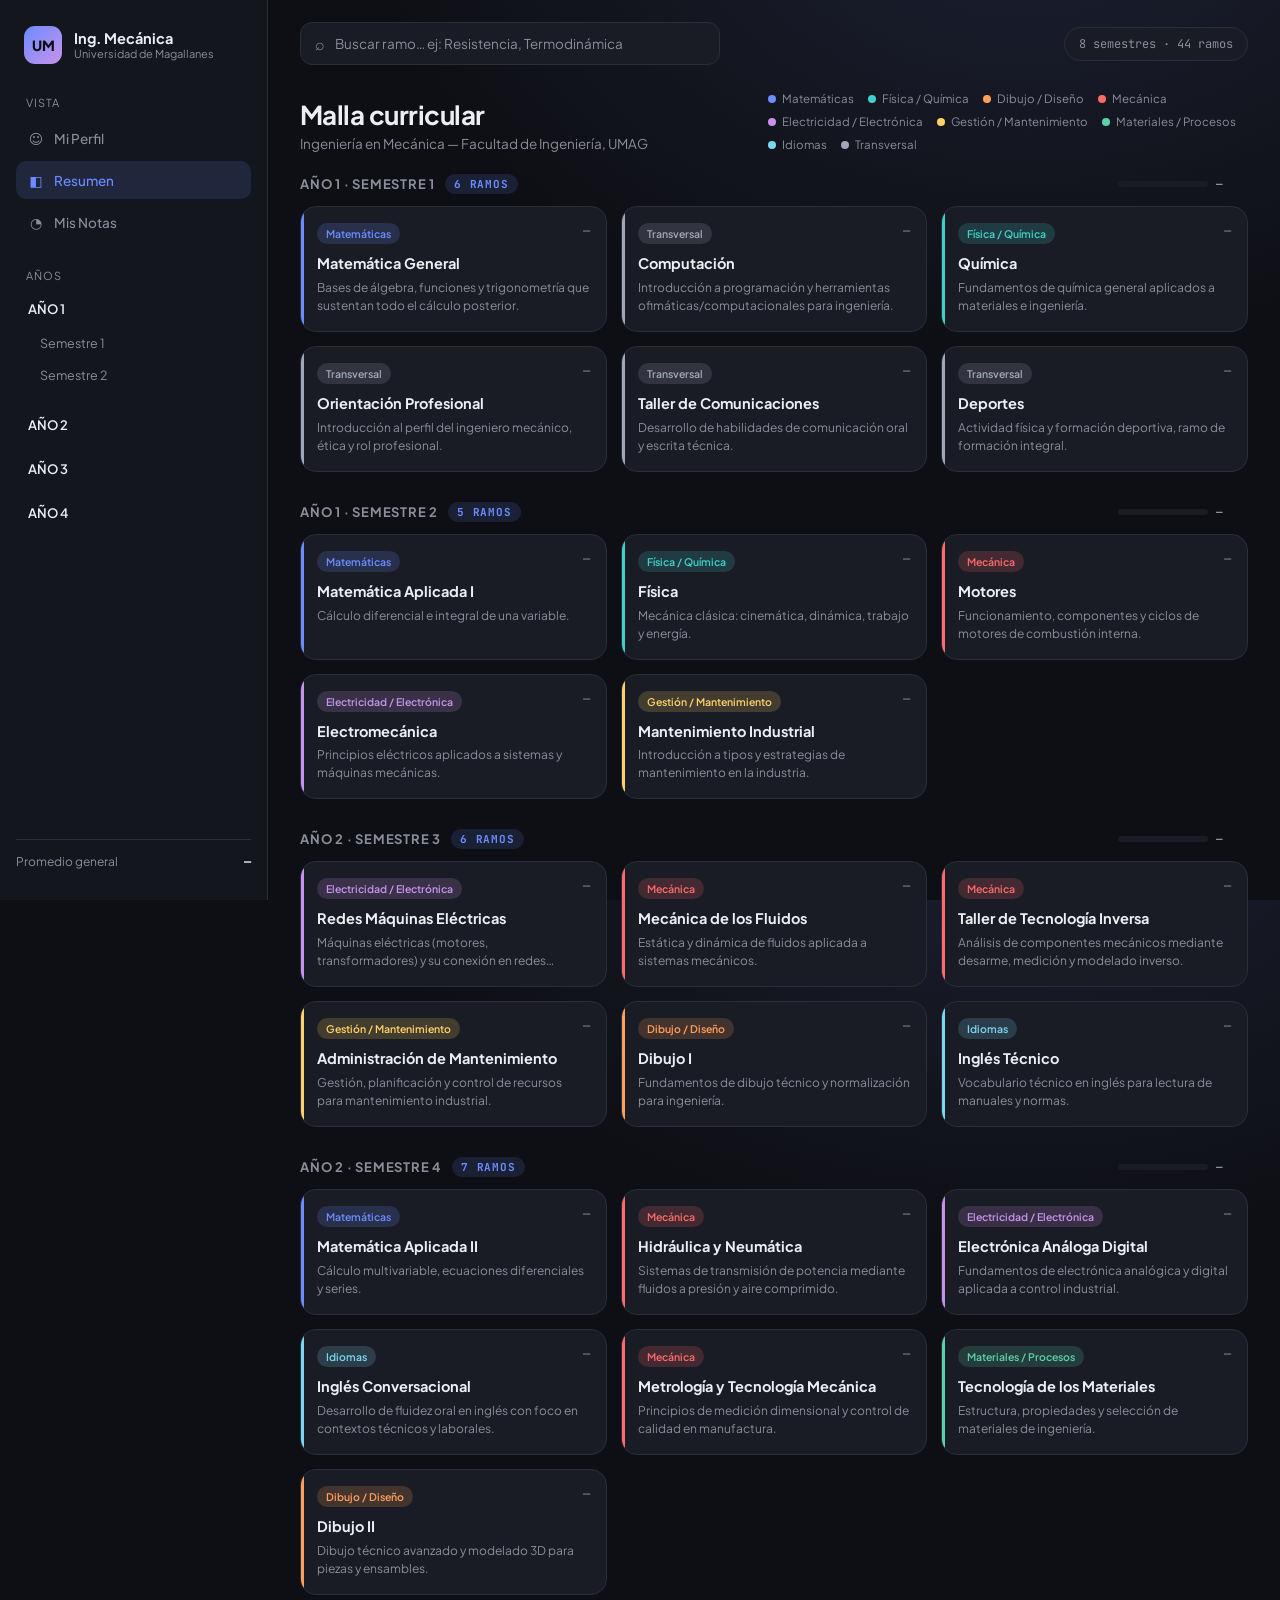
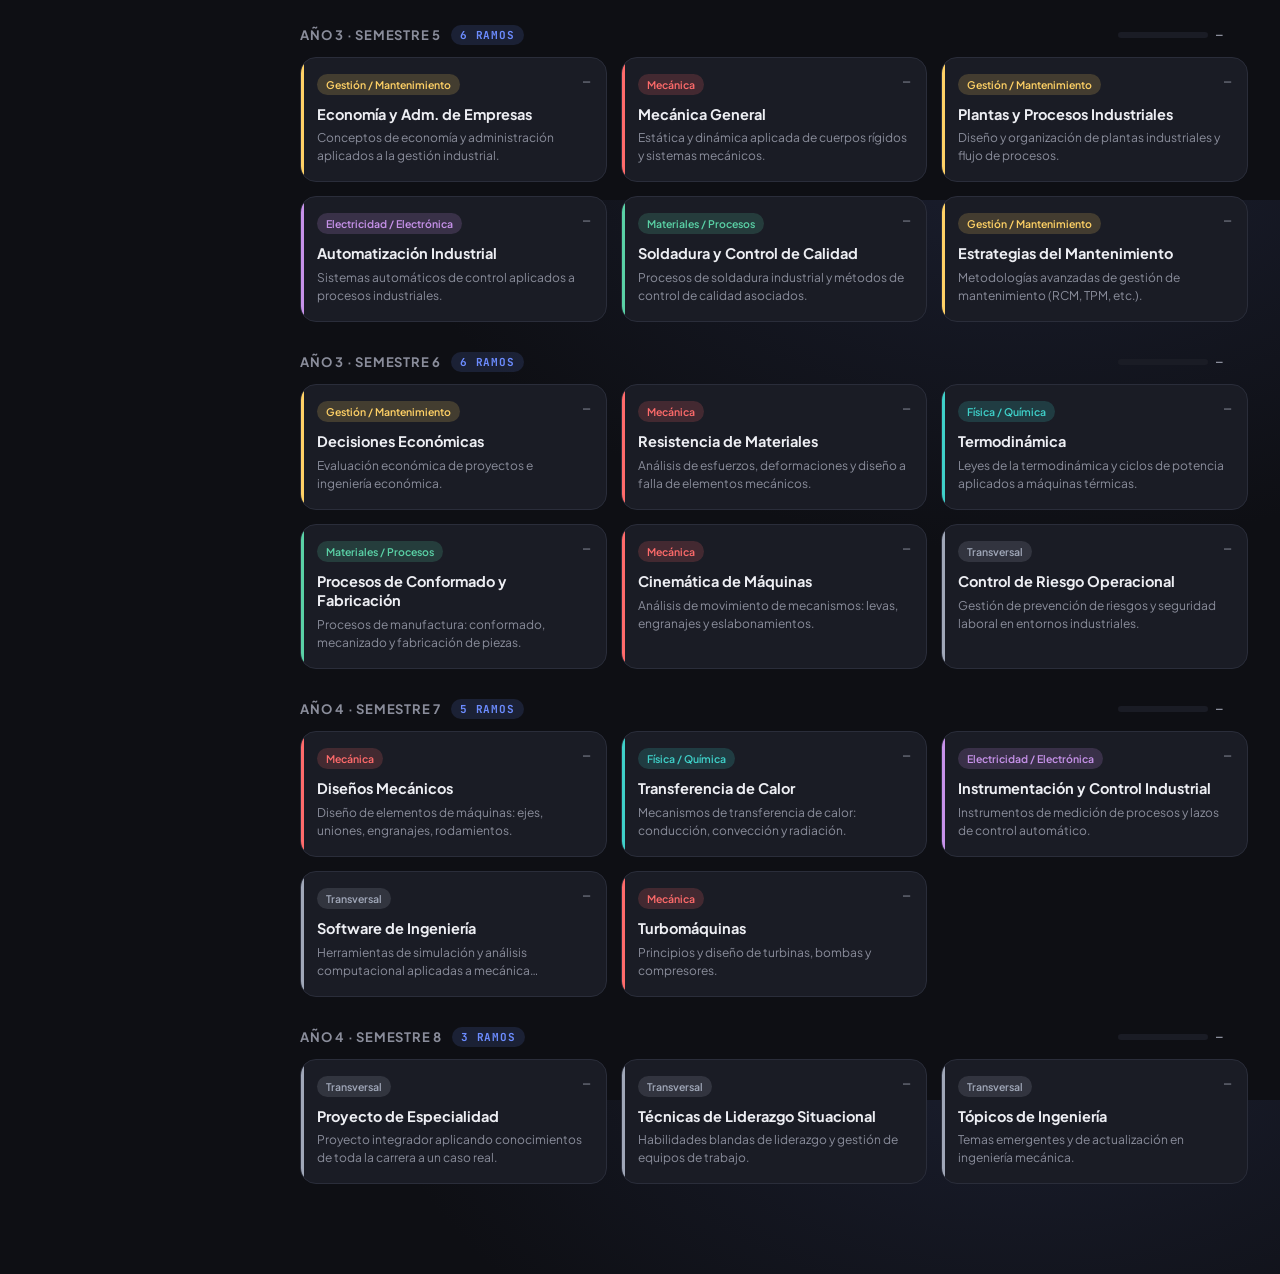
==== commit f4bc8f1c: "Quitar scroll en seccion de años del sidebar; autogenerar nombre de evaluacion (Prueba N)" ====
--- a/index.html
+++ b/index.html
@@ -206,7 +206,6 @@
 
     <div class="tab-content" id="tab-grades">
       <div class="grade-add">
-        <input type="text" id="evalName" placeholder="Nombre evaluación (ej: Prueba 1, Control 2)">
         <input type="number" id="evalScore" placeholder="Puntaje" step="0.1" min="0" max="100">
         <input type="number" id="evalWeight" placeholder="% ponderación" step="1" min="0" max="100">
         <button id="evalAdd">Agregar</button>
--- a/style.css
+++ b/style.css
@@ -64,7 +64,7 @@
 .nav-item.active{ background: var(--accent-soft); color: var(--accent); }
 .nav-ico{ font-size:14px; width:16px; text-align:center; }
 
-.years-nav{ flex:1; overflow-y:auto; }
+.years-nav{ flex:1; overflow-y:visible; }
 .year-group{ margin-bottom:6px; }
 .year-head{
   all:unset; cursor:pointer; width:100%;
